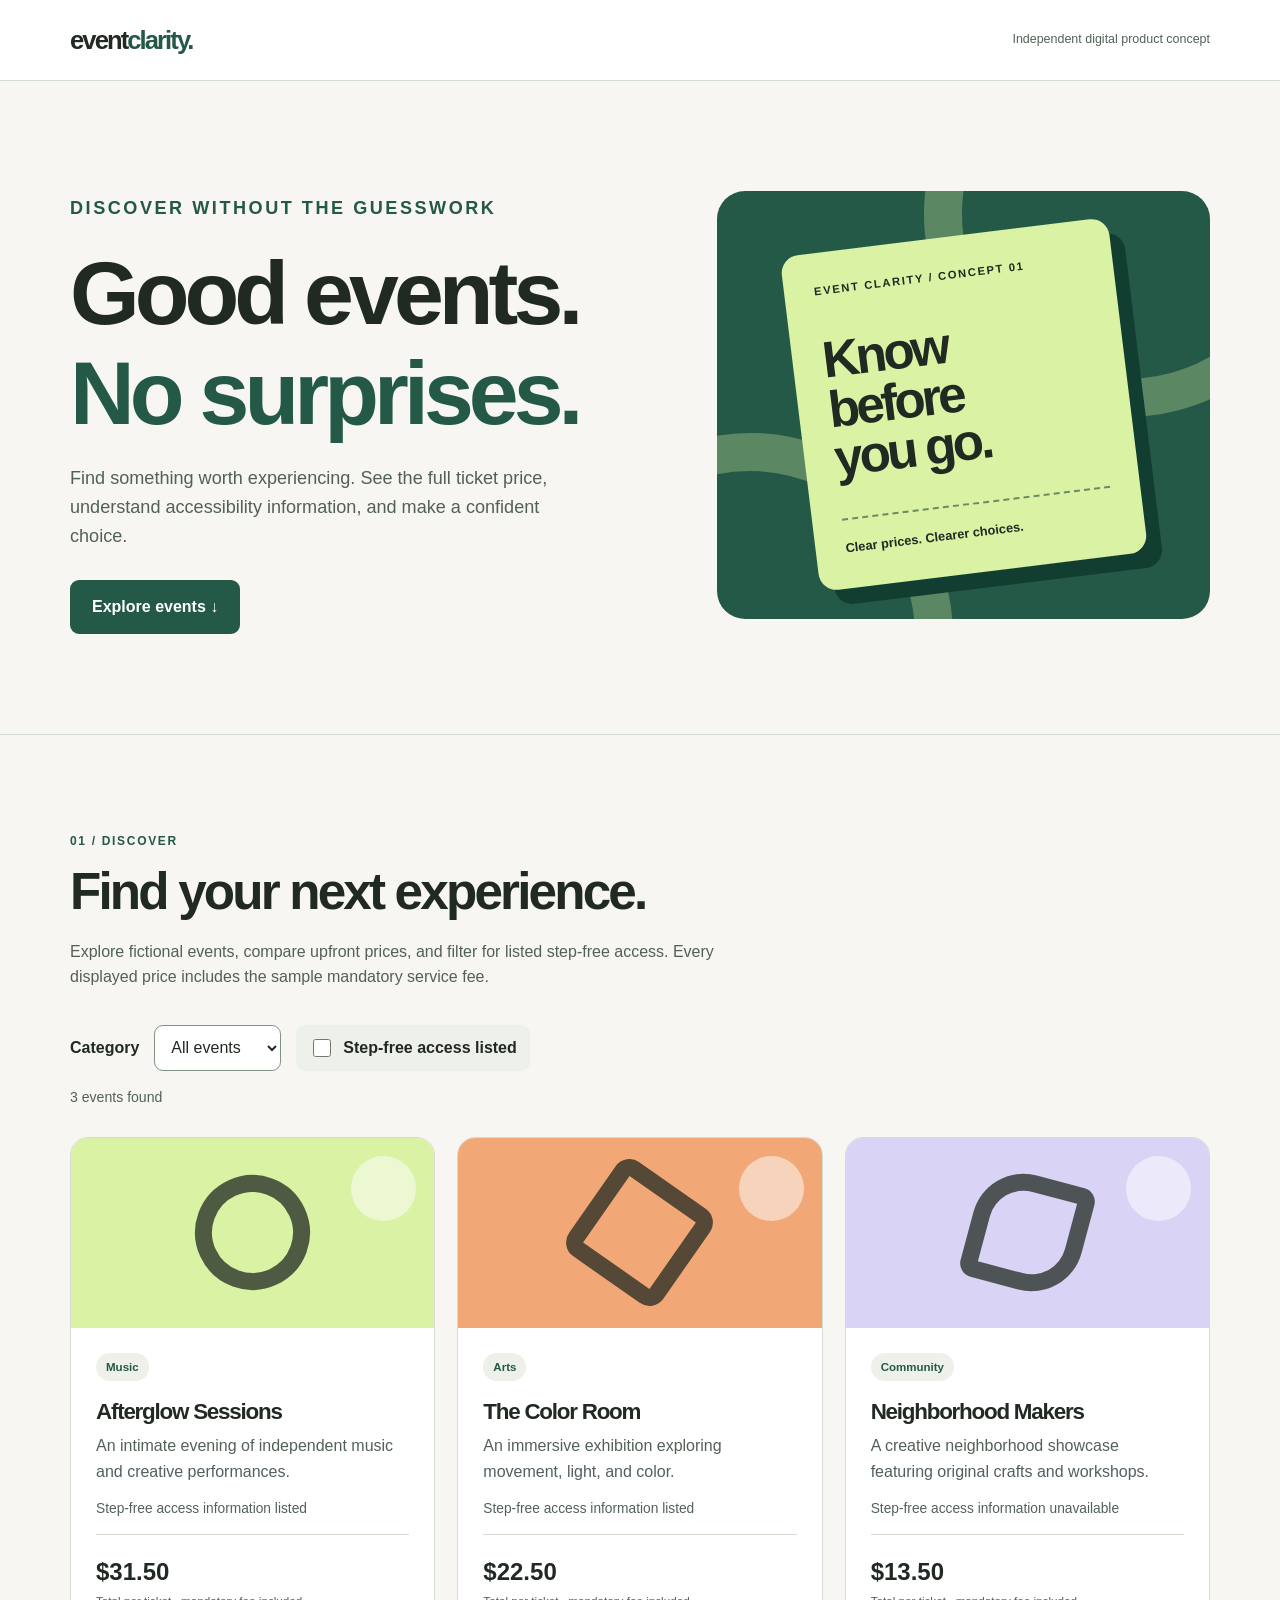
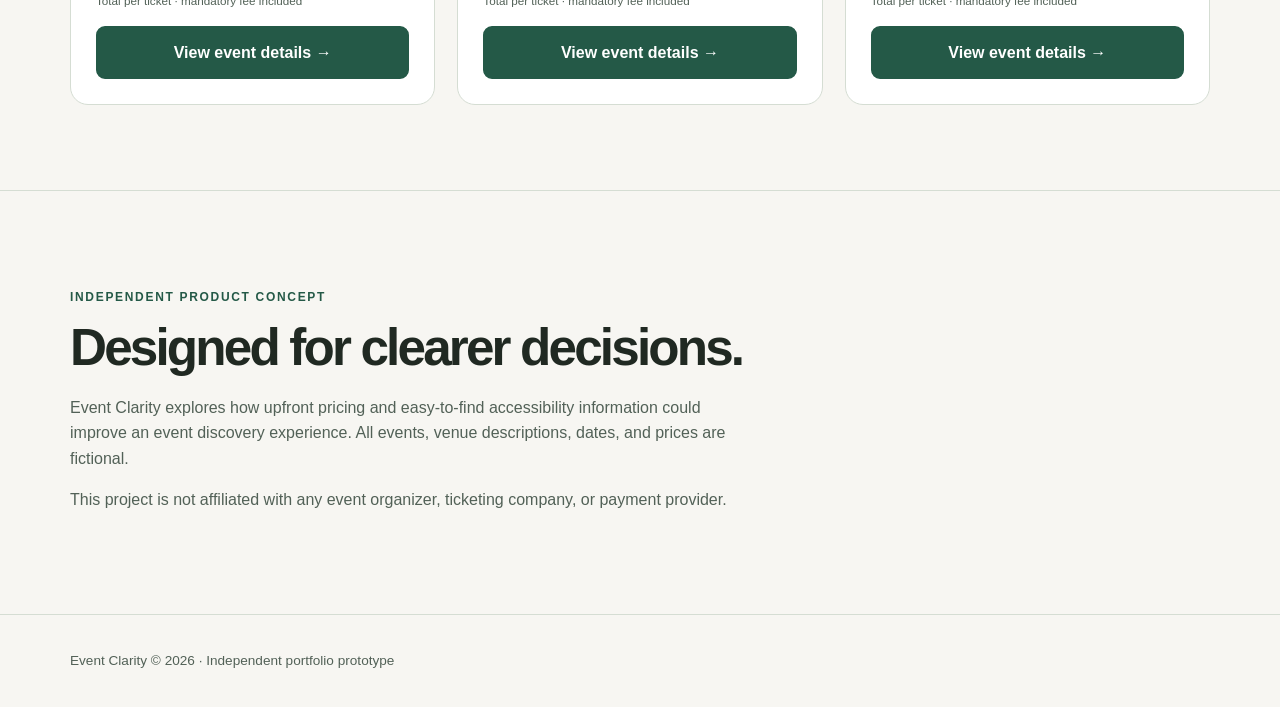
==== event-clarity/index.html @ 619b49ec "Add files via upload" ====
<!DOCTYPE html>
<html lang="en">
<head>
  <meta charset="UTF-8">
  <meta name="viewport" content="width=device-width, initial-scale=1">

  <meta name="description"
    content="Event Clarity is an independent consumer product design prototype exploring transparent event pricing and accessibility information.">

  <title>Event Clarity | Digital Product Concept</title>

  <style>
    :root {
      --cream: #f7f6f2;
      --white: #ffffff;
      --ink: #202922;
      --forest: #245947;
      --lime: #d9f2a4;
      --muted: #526157;
      --line: #d5ddd3;
      --soft: #edf1e9;
      --orange: #f2a876;
      --lavender: #d9d3f5;
      --radius: 18px;
    }

    * { box-sizing: border-box; }

    html { scroll-behavior: smooth; }

    body {
      margin: 0;
      background: var(--cream);
      color: var(--ink);
      font-family: Arial, Helvetica, sans-serif;
      line-height: 1.6;
    }

    button, select { font: inherit; }

    button { cursor: pointer; }

    a, button, select {
      -webkit-tap-highlight-color: transparent;
    }

    :focus-visible {
      outline: 3px solid #a54b18;
      outline-offset: 4px;
    }

    .container {
      width: min(90%, 1140px);
      margin: auto;
    }

    .skip {
      position: absolute;
      left: 12px;
      top: -100px;
      padding: 12px;
      background: var(--lime);
      color: var(--ink);
      z-index: 100;
    }

    .skip:focus { top: 12px; }

    h1, h2, h3 {
      line-height: 1.12;
      letter-spacing: -0.055em;
    }

    h1 {
      font-size: clamp(3.2rem, 7vw, 6.5rem);
      margin: 20px 0;
    }

    h2 {
      font-size: clamp(2rem, 4vw, 3.4rem);
      margin: 10px 0 18px;
    }

    h3 {
      font-size: 1.4rem;
      margin: 10px 0;
    }

    p { color: var(--muted); }

    .eyebrow {
      color: var(--forest);
      font-size: .75rem;
      font-weight: 800;
      letter-spacing: .14em;
      text-transform: uppercase;
    }

    .btn {
      display: inline-flex;
      align-items: center;
      justify-content: center;
      gap: 10px;
      min-height: 48px;
      padding: 12px 20px;
      border: 2px solid var(--forest);
      border-radius: 9px;
      background: var(--forest);
      color: white;
      text-decoration: none;
      font-weight: 700;
      transition: transform .2s, background .2s;
    }

    .btn:hover {
      background: #143c30;
      transform: translateY(-2px);
    }

    .btn.secondary {
      background: transparent;
      color: var(--forest);
    }

    .btn.secondary:hover { background: var(--soft); }

    .hidden { display: none !important; }

    /* HEADER */

    header {
      background: var(--white);
      border-bottom: 1px solid var(--line);
    }

    .navigation {
      display: flex;
      align-items: center;
      justify-content: space-between;
      min-height: 80px;
      gap: 20px;
    }

    .logo {
      font-size: 1.6rem;
      letter-spacing: -.075em;
      font-weight: 900;
    }

    .logo span { color: var(--forest); }

    .nav-note {
      color: var(--muted);
      font-size: .78rem;
    }

    /* HERO */

    .hero {
      display: grid;
      grid-template-columns: 1.1fr .9fr;
      gap: 45px;
      align-items: center;
      padding-top: 95px;
      padding-bottom: 100px;
    }

    .hero-copy {
      max-width: 650px;
    }

    .hero-copy > p {
      max-width: 510px;
      font-size: 1.13rem;
    }

    .hero em {
      color: var(--forest);
      font-style: normal;
    }

    .hero-actions { margin-top: 30px; }

    .poster {
      position: relative;
      min-height: 420px;
      background: var(--forest);
      border-radius: 28px;
      overflow: hidden;
      display: flex;
      align-items: center;
      justify-content: center;
      padding: 45px;
      isolation: isolate;
    }

    .poster::before,
    .poster::after {
      content: "";
      position: absolute;
      width: 330px;
      height: 330px;
      border: 38px solid var(--lime);
      border-radius: 50%;
      transform: rotate(25deg);
      opacity: .3;
      z-index: -1;
    }

    .poster::before {
      top: -180px;
      right: -120px;
    }

    .poster::after {
      bottom: -220px;
      left: -170px;
    }

    .ticket {
      width: min(100%, 330px);
      background: var(--lime);
      color: var(--ink);
      padding: 30px;
      border-radius: 18px;
      transform: rotate(-7deg);
      box-shadow: 14px 16px 0 #123e31;
    }

    .ticket-label {
      display: block;
      font-size: .7rem;
      font-weight: 800;
      letter-spacing: .15em;
      text-transform: uppercase;
    }

    .ticket-title {
      display: block;
      font-size: clamp(2.4rem, 4vw, 3.4rem);
      font-weight: 900;
      line-height: .97;
      letter-spacing: -.07em;
      margin: 35px 0;
    }

    .ticket-bottom {
      border-top: 2px dashed #6b8b62;
      padding-top: 18px;
      font-size: .8rem;
      font-weight: 700;
    }

    /* SECTIONS */

    .section {
      padding: 85px 0;
      border-top: 1px solid var(--line);
    }

    .section-description { max-width: 680px; }

    .filters {
      display: flex;
      align-items: center;
      flex-wrap: wrap;
      gap: 15px;
      margin: 35px 0 15px;
    }

    .filters label { font-weight: 700; }

    select {
      padding: 12px;
      color: var(--ink);
      background: var(--white);
      border: 1px solid #819484;
      border-radius: 9px;
      min-height: 46px;
    }

    .check-label {
      display: inline-flex;
      align-items: center;
      gap: 9px;
      padding: 10px 13px;
      background: var(--soft);
      border-radius: 9px;
      cursor: pointer;
    }

    .check-label input {
      width: 18px;
      height: 18px;
      accent-color: var(--forest);
    }

    .filter-status {
      min-height: 26px;
      font-size: .88rem;
    }

    /* EVENTS */

    .events {
      display: grid;
      grid-template-columns: repeat(3, minmax(0, 1fr));
      gap: 22px;
      margin-top: 25px;
    }

    .event-card {
      display: flex;
      flex-direction: column;
      background: var(--white);
      border: 1px solid var(--line);
      border-radius: var(--radius);
      overflow: hidden;
    }

    .event-art {
      height: 190px;
      position: relative;
      display: flex;
      align-items: center;
      justify-content: center;
      overflow: hidden;
    }

    .event-art.music { background: #d9f2a4; }
    .event-art.arts { background: var(--orange); }
    .event-art.community { background: var(--lavender); }

    .art-shape {
      width: 115px;
      height: 115px;
      border: 17px solid rgba(32, 41, 34, .75);
      border-radius: 50%;
      transform: rotate(-25deg);
    }

    .arts .art-shape {
      border-radius: 17px;
      transform: rotate(35deg);
    }

    .community .art-shape {
      border-radius: 45% 12% 45% 12%;
      transform: rotate(15deg);
    }

    .event-art::after {
      content: "";
      position: absolute;
      width: 65px;
      height: 65px;
      border-radius: 50%;
      background: rgba(255,255,255,.5);
      top: 18px;
      right: 18px;
    }

    .event-body {
      flex: 1;
      display: flex;
      flex-direction: column;
      padding: 25px;
    }

    .tag {
      align-self: flex-start;
      color: var(--forest);
      background: var(--soft);
      border-radius: 20px;
      padding: 5px 10px;
      font-size: .72rem;
      font-weight: 800;
    }

    .event-body h3 {
      margin: 18px 0 9px;
    }

    .event-body p { margin: 0 0 14px; }

    .event-meta {
      font-size: .86rem;
    }

    .event-price {
      margin-top: auto;
      padding: 18px 0 15px;
      border-top: 1px solid var(--line);
      font-size: 1.5rem;
      font-weight: 900;
      color: var(--ink);
    }

    .price-caption {
      display: block;
      color: var(--muted);
      font-size: .73rem;
      font-weight: 400;
    }

    .event-card .btn { width: 100%; }

    /* DETAILS */

    .details-grid {
      display: grid;
      grid-template-columns: 1fr 1fr;
      gap: 24px;
      margin-top: 35px;
    }

    .panel {
      padding: 30px;
      border: 1px solid var(--line);
      border-radius: var(--radius);
      background: var(--white);
    }

    .feature-list {
      padding-left: 20px;
      color: var(--muted);
    }

    .feature-list li { margin: 10px 0; }

    .notice {
      background: var(--soft);
      padding: 16px;
      border-radius: 10px;
      margin-top: 25px;
      font-size: .88rem;
      color: var(--ink);
    }

    .field {
      display: flex;
      flex-direction: column;
      gap: 8px;
      margin: 20px 0;
    }

    .field label { font-weight: 700; }

    .price-row {
      display: flex;
      justify-content: space-between;
      gap: 15px;
      padding: 12px 0;
      border-bottom: 1px solid var(--line);
    }

    .price-row strong {
      white-space: nowrap;
    }

    .price-row.total {
      font-size: 1.3rem;
      font-weight: 900;
      border-bottom: 0;
      margin: 8px 0 20px;
    }

    .price-row.total strong { color: var(--forest); }

    .actions {
      display: flex;
      gap: 12px;
      flex-wrap: wrap;
    }

    /* CONFIRMATION */

    .confirmation {
      max-width: 780px;
      margin: 30px auto 0;
      padding: 45px;
      border-radius: 23px;
      background: var(--lime);
    }

    .confirmation h3 {
      font-size: clamp(2rem, 5vw, 3.5rem);
    }

    .confirmation p { color: #304537; }

    .confirmation-total {
      font-size: 1.3rem;
      font-weight: 800;
    }

    footer {
      padding: 35px 0;
      border-top: 1px solid var(--line);
      color: var(--muted);
      font-size: .85rem;
    }

    @media (max-width: 900px) {
      .hero, .details-grid {
        grid-template-columns: 1fr;
      }

      .events { grid-template-columns: repeat(2, 1fr); }
    }

    @media (max-width: 600px) {
      .hero { padding: 55px 0 65px; }
      .poster { min-height: 300px; }
      .section { padding: 60px 0; }
      .events { grid-template-columns: 1fr; }
      .panel { padding: 20px; }
      .navigation {
        flex-direction: column;
        align-items: flex-start;
        justify-content: center;
        padding: 17px 0;
        gap: 3px;
      }
      .confirmation { padding: 25px; }
    }

    @media (prefers-reduced-motion: reduce) {
      html { scroll-behavior: auto; }
      .btn { transition: none; }
    }
  </style>
</head>

<body>
  <a href="#main" class="skip">Skip to main content</a>

  <header>
    <nav class="container navigation" aria-label="Main navigation">
      <div class="logo">event<span>clarity.</span></div>
      <div class="nav-note">Independent digital product concept</div>
    </nav>
  </header>

  <main id="main">

    <!-- HERO -->
    <section class="hero container">
      <div class="hero-copy">
        <p class="eyebrow">Discover without the guesswork</p>

        <h1>Good events.<br><em>No surprises.</em></h1>

        <p>
          Find something worth experiencing.
          See the full ticket price, understand
          accessibility information, and make
          a confident choice.
        </p>

        <div class="hero-actions">
          <a href="#discover" class="btn">Explore events ↓</a>
        </div>
      </div>

      <div class="poster" aria-hidden="true">
        <div class="ticket">
          <span class="ticket-label">Event Clarity / Concept 01</span>
          <span class="ticket-title">Know<br>before<br>you go.</span>
          <div class="ticket-bottom">
            Clear prices. Clearer choices.
          </div>
        </div>
      </div>
    </section>

    <!-- DISCOVERY -->
    <section id="discover" class="section">
      <div class="container">
        <p class="eyebrow">01 / Discover</p>
        <h2>Find your next experience.</h2>

        <p class="section-description">
          Explore fictional events, compare upfront
          prices, and filter for listed step-free access.
          Every displayed price includes the sample
          mandatory service fee.
        </p>

        <div class="filters">
          <label for="category">Category</label>
          <select id="category">
            <option value="all">All events</option>
            <option value="Music">Music</option>
            <option value="Arts">Arts</option>
            <option value="Community">Community</option>
          </select>

          <label class="check-label" for="accessFilter">
            <input id="accessFilter" type="checkbox">
            Step-free access listed
          </label>
        </div>

        <p id="filterStatus" class="filter-status"
           role="status" aria-live="polite"></p>

        <div class="events" id="events"></div>
      </div>
    </section>

    <!-- EVENT DETAILS -->
    <section id="detailsSection" class="section hidden">
      <div class="container">
        <p class="eyebrow">02 / Compare</p>
        <h2>Everything upfront.</h2>

        <p class="section-description">
          Review the selected event, understand
          the accessibility information, and
          see the complete simulated cost.
        </p>

        <div class="details-grid">

          <article class="panel">
            <span class="tag">Selected experience</span>

            <h3 id="selectedName" tabindex="-1"></h3>

            <p id="selectedDescription"></p>
            <p><strong id="selectedDate"></strong></p>
            <p id="selectedVenue"></p>

            <h3>Accessibility information</h3>
            <ul id="accessDetails" class="feature-list"></ul>

            <div class="notice">
              Accessibility information is fictional
              demonstration content. Verify details
              directly with an event organizer before
              attending any real event.
            </div>
          </article>

          <article class="panel">
            <h3>Transparent pricing</h3>

            <p>
              The total includes the ticket price
              and the mandatory demo service fee.
              No additional taxes are modeled.
            </p>

            <div class="field">
              <label for="quantity">Number of tickets</label>
              <select id="quantity">
                <option value="1">1 ticket</option>
                <option value="2">2 tickets</option>
                <option value="3">3 tickets</option>
                <option value="4">4 tickets</option>
              </select>
            </div>

            <div class="price-row">
              <span>Ticket subtotal</span>
              <strong id="subtotal">$0.00</strong>
            </div>

            <div class="price-row">
              <span>Mandatory service fees</span>
              <strong id="fees">$0.00</strong>
            </div>

            <div class="price-row total">
              <span>Total</span>
              <strong id="total">$0.00</strong>
            </div>

            <div class="notice">
              This is a simulated reservation.
              No real tickets, payments, or
              personal information are involved.
            </div>

            <div class="actions">
              <button id="confirm" class="btn" type="button">
                Confirm demo reservation →
              </button>

              <button id="changeEvent"
                      class="btn secondary" type="button">
                Choose another event
              </button>
            </div>
          </article>

        </div>
      </div>
    </section>

    <!-- CONFIRMATION -->
    <section id="confirmationSection" class="section hidden">
      <div class="container">
        <p class="eyebrow">03 / Confirmation</p>
        <h2>A clear finish.</h2>

        <div class="confirmation">
          <p class="eyebrow">Demo reservation confirmed</p>

          <h3 id="confirmedEvent" tabindex="-1"></h3>

          <p id="confirmedDetails"></p>

          <p id="confirmedTotal" class="confirmation-total"></p>

          <p>
            This confirmation is part of an independent
            portfolio demonstration. No real reservation
            or ticket has been issued.
          </p>

          <button id="startOver" class="btn" type="button">
            Explore another event →
          </button>
        </div>
      </div>
    </section>

    <!-- PROJECT DISCLOSURE -->
    <section class="section" id="about">
      <div class="container">
        <p class="eyebrow">Independent product concept</p>

        <h2>Designed for clearer decisions.</h2>

        <p class="section-description">
          Event Clarity explores how upfront pricing
          and easy-to-find accessibility information
          could improve an event discovery experience.
          All events, venue descriptions, dates,
          and prices are fictional.
        </p>

        <p class="section-description">
          This project is not affiliated with any
          event organizer, ticketing company, or
          payment provider.
        </p>
      </div>
    </section>

  </main>

  <footer>
    <div class="container">
      Event Clarity © 2026 · Independent portfolio prototype
    </div>
  </footer>

  <script>
    "use strict";

    const events = [
      {
        id: "afterglow",
        title: "Afterglow Sessions",
        category: "Music",
        art: "music",
        description:
          "An intimate evening of independent music and creative performances.",
        date: "Fictional event · Saturday at 7:00 PM",
        venue: "Studio Hall · Fictional venue",
        price: 28,
        fee: 3.50,
        stepFree: true,
        accessibility: [
          "Step-free entrance listed",
          "Accessible restroom listed",
          "Reserved seated viewing area listed"
        ]
      },
      {
        id: "colorroom",
        title: "The Color Room",
        category: "Arts",
        art: "arts",
        description:
          "An immersive exhibition exploring movement, light, and color.",
        date: "Fictional event · Sunday at 2:00 PM",
        venue: "Gallery Space · Fictional venue",
        price: 20,
        fee: 2.50,
        stepFree: true,
        accessibility: [
          "Step-free entrance listed",
          "Accessible restroom listed",
          "Quiet hours not specified"
        ]
      },
      {
        id: "makers",
        title: "Neighborhood Makers",
        category: "Community",
        art: "community",
        description:
          "A creative neighborhood showcase featuring original crafts and workshops.",
        date: "Fictional event · Friday at 5:00 PM",
        venue: "Community Yard · Fictional venue",
        price: 12,
        fee: 1.50,
        stepFree: false,
        accessibility: [
          "Step-free access information unavailable",
          "Seating arrangements not specified",
          "Organizer confirmation recommended"
        ]
      }
    ];

    const $ = id => document.getElementById(id);

    const money = value =>
      new Intl.NumberFormat("en-US", {
        style: "currency",
        currency: "USD"
      }).format(value);

    let selectedEvent = null;

    function showSection(element) {
      element.classList.remove("hidden");
      element.scrollIntoView({
        behavior: "auto",
        block: "start"
      });
    }

    function hideSection(element) {
      element.classList.add("hidden");
    }

    function renderEvents() {
      const category = $("category").value;
      const accessOnly = $("accessFilter").checked;

      const filtered = events.filter(event => {
        const matchesCategory =
          category === "all" || event.category === category;

        const matchesAccess =
          !accessOnly || event.stepFree;

        return matchesCategory && matchesAccess;
      });

      const container = $("events");
      container.replaceChildren();

      $("filterStatus").textContent =
        `${filtered.length} event${filtered.length === 1 ? "" : "s"} found`;

      if (filtered.length === 0) {
        const message = document.createElement("p");
        message.textContent =
          "No events match your filters. Try another selection.";
        container.appendChild(message);
        return;
      }

      filtered.forEach(event => {
        const card = document.createElement("article");
        card.className = "event-card";

        const art = document.createElement("div");
        art.className = `event-art ${event.art}`;
        art.setAttribute("aria-hidden", "true");

        const shape = document.createElement("span");
        shape.className = "art-shape";
        art.appendChild(shape);

        const body = document.createElement("div");
        body.className = "event-body";

        const tag = document.createElement("span");
        tag.className = "tag";
        tag.textContent = event.category;

        const heading = document.createElement("h3");
        heading.textContent = event.title;

        const description = document.createElement("p");
        description.textContent = event.description;

        const meta = document.createElement("p");
        meta.className = "event-meta";
        meta.textContent = event.stepFree
          ? "Step-free access information listed"
          : "Step-free access information unavailable";

        const price = document.createElement("div");
        price.className = "event-price";

        const amount = document.createElement("span");
        amount.textContent = money(event.price + event.fee);

        const caption = document.createElement("span");
        caption.className = "price-caption";
        caption.textContent =
          "Total per ticket · mandatory fee included";

        price.append(amount, caption);

        const button = document.createElement("button");
        button.type = "button";
        button.className = "btn";
        button.textContent = "View event details →";
        button.setAttribute(
          "aria-label",
          `View details for ${event.title}`
        );
        button.addEventListener(
          "click", () => selectEvent(event.id)
        );

        body.append(
          tag, heading, description, meta, price, button
        );

        card.append(art, body);
        container.appendChild(card);
      });
    }

    function selectEvent(id) {
      selectedEvent = events.find(event => event.id === id);
      if (!selectedEvent) return;

      $("selectedName").textContent = selectedEvent.title;
      $("selectedDescription").textContent =
        selectedEvent.description;
      $("selectedDate").textContent = selectedEvent.date;
      $("selectedVenue").textContent = selectedEvent.venue;

      const list = $("accessDetails");
      list.replaceChildren();

      selectedEvent.accessibility.forEach(detail => {
        const item = document.createElement("li");
        item.textContent = detail;
        list.appendChild(item);
      });

      $("quantity").value = "1";

      hideSection($("confirmationSection"));
      updatePrice();
      showSection($("detailsSection"));

      $("selectedName").focus({ preventScroll: true });
    }

    function calculatePrice() {
      if (!selectedEvent) return null;

      const quantity = Number($("quantity").value);

      const subtotal = selectedEvent.price * quantity;
      const fees = selectedEvent.fee * quantity;

      return {
        quantity,
        subtotal,
        fees,
        total: subtotal + fees
      };
    }

    function updatePrice() {
      const result = calculatePrice();
      if (!result) return;

      $("subtotal").textContent = money(result.subtotal);
      $("fees").textContent = money(result.fees);
      $("total").textContent = money(result.total);
    }

    function confirmReservation() {
      if (!selectedEvent) return;

      const result = calculatePrice();
      if (!result) return;

      $("confirmedEvent").textContent = selectedEvent.title;

      $("confirmedDetails").textContent =
        `${result.quantity} demo ticket${result.quantity === 1 ? "" : "s"} · ${selectedEvent.date}`;

      $("confirmedTotal").textContent =
        `Simulated total: ${money(result.total)}`;

      hideSection($("detailsSection"));
      showSection($("confirmationSection"));

      $("confirmedEvent").focus({ preventScroll: true });
    }

    function resetFlow() {
      selectedEvent = null;

      hideSection($("detailsSection"));
      hideSection($("confirmationSection"));

      showSection($("discover"));
      $("category").focus({ preventScroll: true });
    }

    $("category").addEventListener(
      "change", renderEvents
    );

    $("accessFilter").addEventListener(
      "change", renderEvents
    );

    $("quantity").addEventListener(
      "change", updatePrice
    );

    $("confirm").addEventListener(
      "click", confirmReservation
    );

    $("changeEvent").addEventListener(
      "click", resetFlow
    );

    $("startOver").addEventListener(
      "click", resetFlow
    );

    renderEvents();
  </script>
</body>
</html>
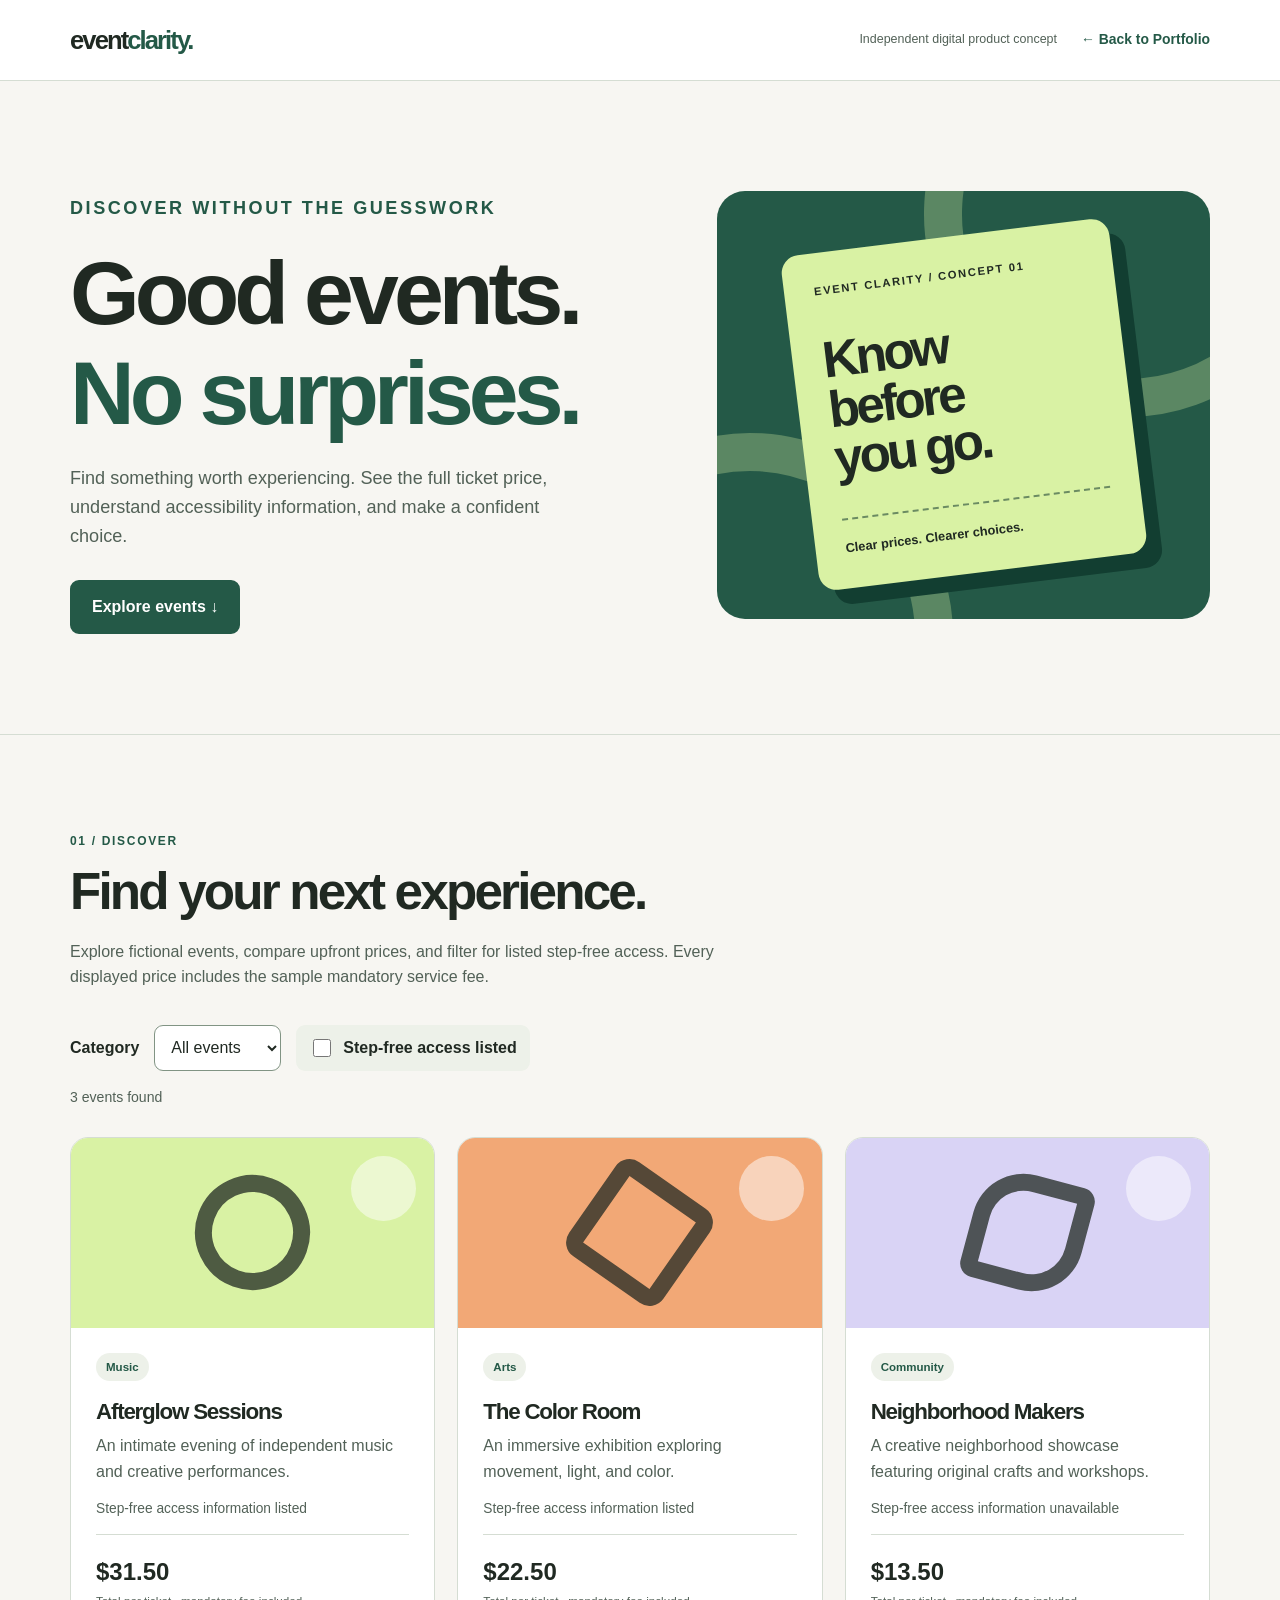
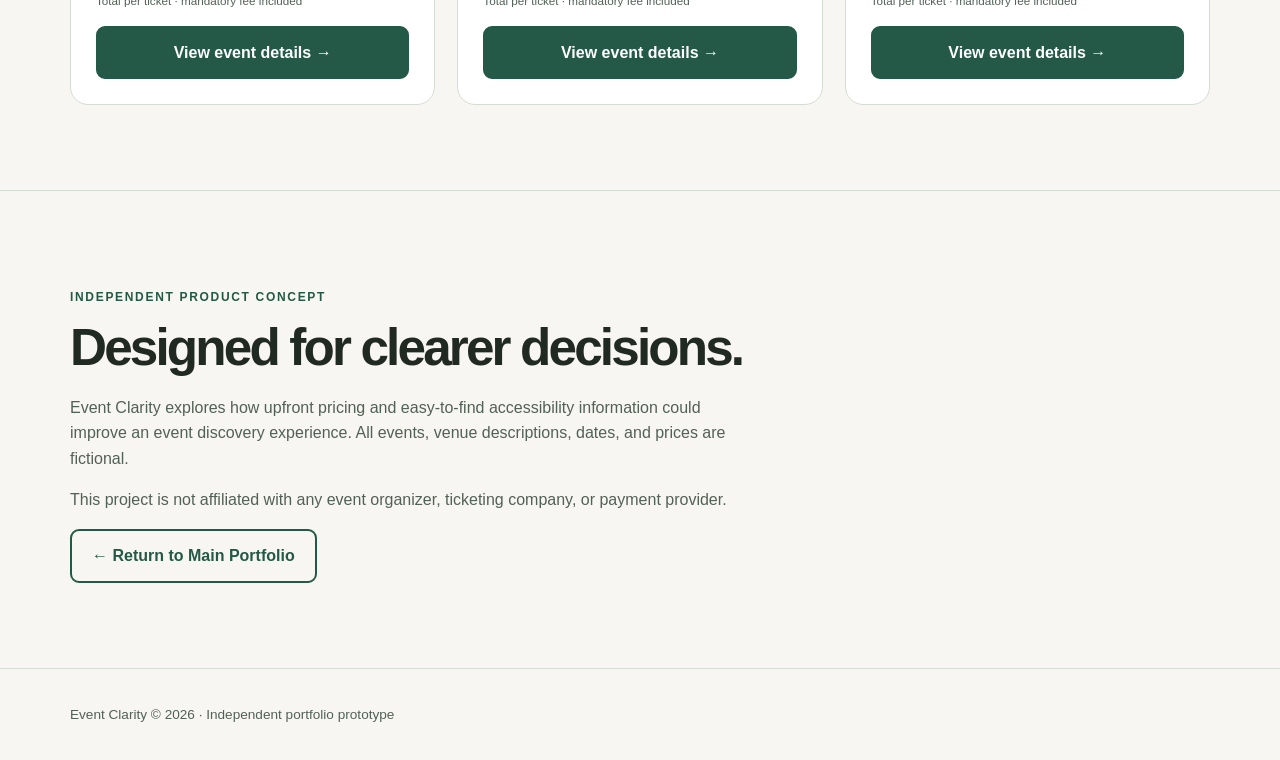
==== commit c5ed1993: "Add files via upload" ====
--- a/event-clarity/index.html
+++ b/event-clarity/index.html
@@ -110,12 +110,16 @@
       color: white;
       text-decoration: none;
       font-weight: 700;
-      transition: transform .2s, background .2s;
+      transition:
+        transform .2s ease,
+        background .2s ease,
+        box-shadow .2s ease;
     }
 
     .btn:hover {
       background: #143c30;
       transform: translateY(-2px);
+      box-shadow: 0 6px 16px rgba(32,41,34,.14);
     }
 
     .btn.secondary {
@@ -150,9 +154,30 @@
 
     .logo span { color: var(--forest); }
 
+    .nav-right {
+      display: flex;
+      align-items: center;
+      gap: 24px;
+      flex-wrap: wrap;
+    }
+
     .nav-note {
       color: var(--muted);
       font-size: .78rem;
+    }
+
+    /* NEW: BACK TO MAIN PORTFOLIO */
+
+    .portfolio-back {
+      color: var(--forest);
+      text-decoration: none;
+      font-size: .87rem;
+      font-weight: 800;
+      border-bottom: 1px solid transparent;
+    }
+
+    .portfolio-back:hover {
+      border-bottom-color: var(--forest);
     }
 
     /* HERO */
@@ -166,9 +191,7 @@
       padding-bottom: 100px;
     }
 
-    .hero-copy {
-      max-width: 650px;
-    }
+    .hero-copy { max-width: 650px; }
 
     .hero-copy > p {
       max-width: 510px;
@@ -226,6 +249,18 @@
       border-radius: 18px;
       transform: rotate(-7deg);
       box-shadow: 14px 16px 0 #123e31;
+
+      /* NEW: GENTLE HERO MOTION */
+      animation: float-ticket 4s ease-in-out infinite;
+    }
+
+    @keyframes float-ticket {
+      0%, 100% {
+        transform: translateY(0) rotate(-7deg);
+      }
+      50% {
+        transform: translateY(-10px) rotate(-5deg);
+      }
     }
 
     .ticket-label {
@@ -317,6 +352,18 @@
       border: 1px solid var(--line);
       border-radius: var(--radius);
       overflow: hidden;
+
+      /* NEW: EVENT CARD MOTION */
+      transition:
+        transform .25s ease,
+        box-shadow .25s ease,
+        border-color .25s ease;
+    }
+
+    .event-card:hover {
+      transform: translateY(-6px);
+      box-shadow: 0 14px 28px rgba(32,41,34,.12);
+      border-color: #a7bba9;
     }
 
     .event-art {
@@ -338,11 +385,20 @@
       border: 17px solid rgba(32, 41, 34, .75);
       border-radius: 50%;
       transform: rotate(-25deg);
+      transition: transform .35s ease;
+    }
+
+    .event-card:hover .art-shape {
+      transform: rotate(-12deg) scale(1.05);
     }
 
     .arts .art-shape {
       border-radius: 17px;
       transform: rotate(35deg);
+    }
+
+    .arts.event-card:hover .art-shape {
+      transform: rotate(42deg) scale(1.05);
     }
 
     .community .art-shape {
@@ -378,15 +434,11 @@
       font-weight: 800;
     }
 
-    .event-body h3 {
-      margin: 18px 0 9px;
-    }
+    .event-body h3 { margin: 18px 0 9px; }
 
     .event-body p { margin: 0 0 14px; }
 
-    .event-meta {
-      font-size: .86rem;
-    }
+    .event-meta { font-size: .86rem; }
 
     .event-price {
       margin-top: auto;
@@ -455,9 +507,7 @@
       border-bottom: 1px solid var(--line);
     }
 
-    .price-row strong {
-      white-space: nowrap;
-    }
+    .price-row strong { white-space: nowrap; }
 
     .price-row.total {
       font-size: 1.3rem;
@@ -503,11 +553,14 @@
     }
 
     @media (max-width: 900px) {
-      .hero, .details-grid {
+      .hero,
+      .details-grid {
         grid-template-columns: 1fr;
       }
 
-      .events { grid-template-columns: repeat(2, 1fr); }
+      .events {
+        grid-template-columns: repeat(2, 1fr);
+      }
     }
 
     @media (max-width: 600px) {
@@ -516,19 +569,48 @@
       .section { padding: 60px 0; }
       .events { grid-template-columns: 1fr; }
       .panel { padding: 20px; }
+
       .navigation {
         flex-direction: column;
         align-items: flex-start;
         justify-content: center;
         padding: 17px 0;
-        gap: 3px;
+        gap: 8px;
       }
+
+      .nav-right {
+        flex-direction: column;
+        align-items: flex-start;
+        gap: 5px;
+      }
+
       .confirmation { padding: 25px; }
     }
+
+    /* NEW: ACCESSIBILITY — RESPECT REDUCED MOTION */
 
     @media (prefers-reduced-motion: reduce) {
       html { scroll-behavior: auto; }
-      .btn { transition: none; }
+
+      .ticket {
+        animation: none;
+        transform: rotate(-7deg);
+      }
+
+      .btn,
+      .event-card,
+      .art-shape {
+        transition: none;
+      }
+
+      .btn:hover,
+      .event-card:hover {
+        transform: none;
+      }
+
+      .event-card:hover .art-shape {
+        transform: none;
+      }
     }
   </style>
 </head>
@@ -538,8 +620,20 @@
 
   <header>
     <nav class="container navigation" aria-label="Main navigation">
+
       <div class="logo">event<span>clarity.</span></div>
-      <div class="nav-note">Independent digital product concept</div>
+
+      <div class="nav-right">
+        <span class="nav-note">
+          Independent digital product concept
+        </span>
+
+        <!-- NEW: RETURN TO MAIN PORTFOLIO -->
+        <a href="../index.html#work" class="portfolio-back">
+          ← Back to Portfolio
+        </a>
+      </div>
+
     </nav>
   </header>
 
@@ -566,8 +660,12 @@
 
       <div class="poster" aria-hidden="true">
         <div class="ticket">
-          <span class="ticket-label">Event Clarity / Concept 01</span>
-          <span class="ticket-title">Know<br>before<br>you go.</span>
+          <span class="ticket-label">
+            Event Clarity / Concept 01
+          </span>
+          <span class="ticket-title">
+            Know<br>before<br>you go.
+          </span>
           <div class="ticket-bottom">
             Clear prices. Clearer choices.
           </div>
@@ -590,6 +688,7 @@
 
         <div class="filters">
           <label for="category">Category</label>
+
           <select id="category">
             <option value="all">All events</option>
             <option value="Music">Music</option>
@@ -603,8 +702,10 @@
           </label>
         </div>
 
-        <p id="filterStatus" class="filter-status"
-           role="status" aria-live="polite"></p>
+        <p id="filterStatus"
+           class="filter-status"
+           role="status"
+           aria-live="polite"></p>
 
         <div class="events" id="events"></div>
       </div>
@@ -655,6 +756,7 @@
 
             <div class="field">
               <label for="quantity">Number of tickets</label>
+
               <select id="quantity">
                 <option value="1">1 ticket</option>
                 <option value="2">2 tickets</option>
@@ -721,7 +823,8 @@
             or ticket has been issued.
           </p>
 
-          <button id="startOver" class="btn" type="button">
+          <button id="startOver"
+                  class="btn" type="button">
             Explore another event →
           </button>
         </div>
@@ -748,6 +851,12 @@
           event organizer, ticketing company, or
           payment provider.
         </p>
+
+        <!-- SECOND WAY BACK TO THE MAIN HOMEPAGE -->
+        <a href="../index.html#work"
+           class="btn secondary">
+          ← Return to Main Portfolio
+        </a>
       </div>
     </section>
 
@@ -917,10 +1026,12 @@
         button.type = "button";
         button.className = "btn";
         button.textContent = "View event details →";
+
         button.setAttribute(
           "aria-label",
           `View details for ${event.title}`
         );
+
         button.addEventListener(
           "click", () => selectEvent(event.id)
         );
@@ -966,7 +1077,6 @@
       if (!selectedEvent) return null;
 
       const quantity = Number($("quantity").value);
-
       const subtotal = selectedEvent.price * quantity;
       const fees = selectedEvent.fee * quantity;
 
